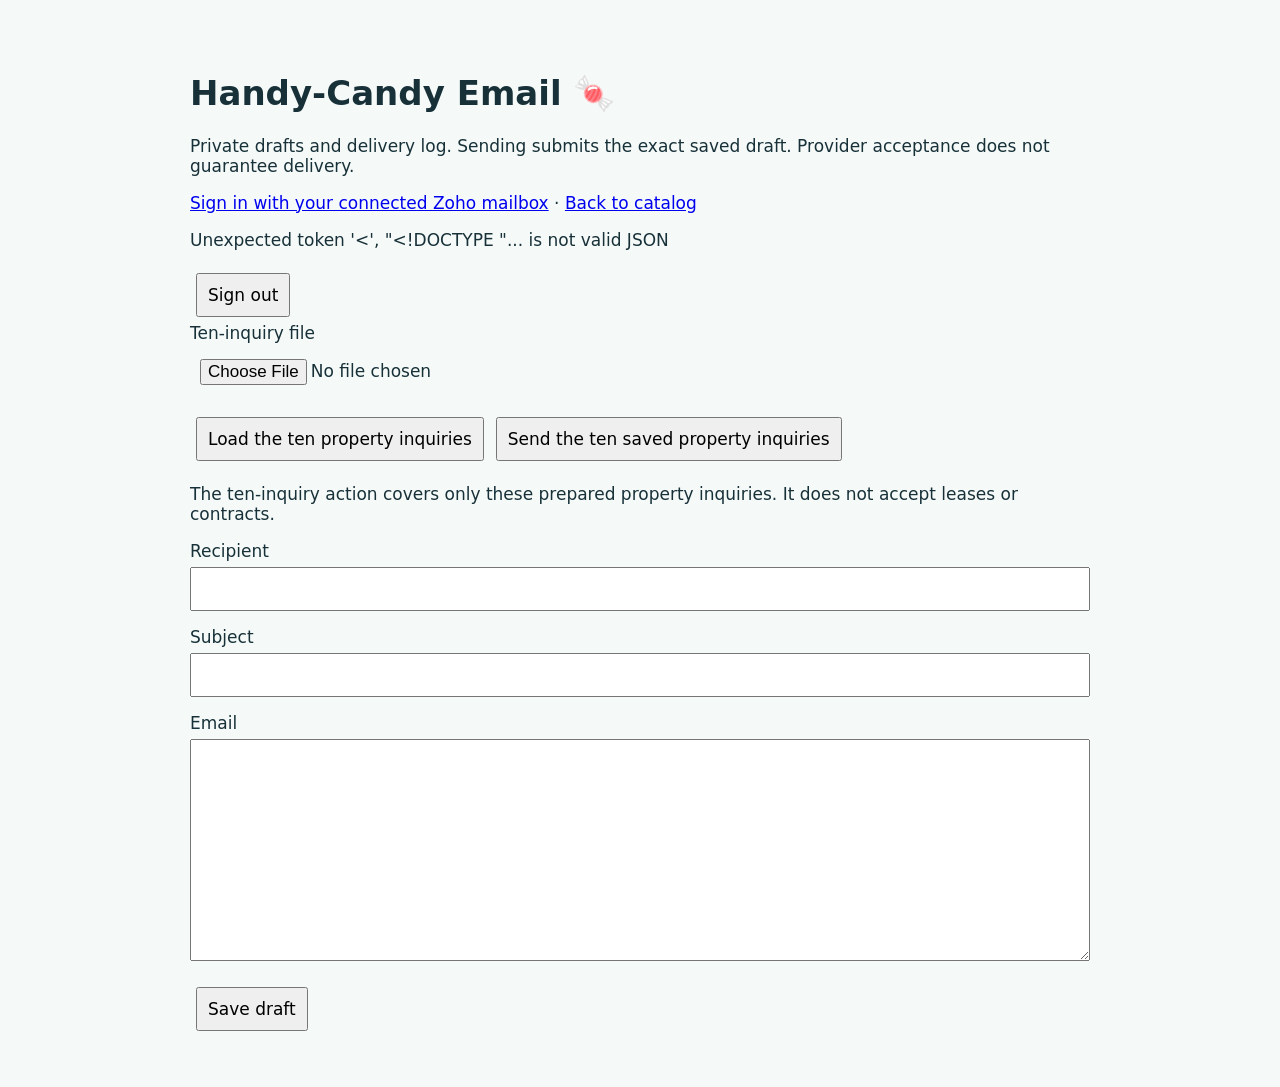
==== mail.html @ dba3f5c1 "Enable private Zoho email drafts and sending with duplicate protection" ====
<!doctype html><html lang="en"><meta charset="utf-8"><meta name="viewport" content="width=device-width">
<title>Handy-Candy Email</title>
<style>body{font:17px system-ui;max-width:900px;margin:30px auto;padding:20px;background:#f5faf8;color:#183139}input,textarea{box-sizing:border-box;width:100%;font:inherit;padding:10px;margin:6px 0 16px}button,a{font:inherit}button{padding:10px;margin:6px}article{background:white;padding:20px;border:1px solid #cbdad4;margin:18px 0}pre{white-space:pre-wrap}#status{white-space:pre-wrap}label{display:block}</style>
<h1>Handy-Candy Email 🍬</h1><p>Private drafts and delivery log. Sending submits the exact saved draft. Provider acceptance does not guarantee delivery.</p>
<p><a href="/api/zoho/connect">Sign in with your connected Zoho mailbox</a> · <a href="/">Back to catalog</a></p>
<p id="status" role="status">Loading…</p>
<button id="sign-out" type="button">Sign out</button>
<label>Ten-inquiry file<input id="inquiry-file" type="file" accept=".json,application/json"></label><button id="load-ten">Load the ten property inquiries</button><button id="send-ten">Send the ten saved property inquiries</button>
<p>The ten-inquiry action covers only these prepared property inquiries. It does not accept leases or contracts.</p>
<form id="compose"><label>Recipient<input name="to" type="email" required></label><label>Subject<input name="subject" maxlength="250" required></label><label>Email<textarea name="body" rows="10" required></textarea></label><button>Save draft</button></form>
<section id="drafts" aria-label="Drafts and delivery log"></section><script src="/email-ui.js"></script></html>
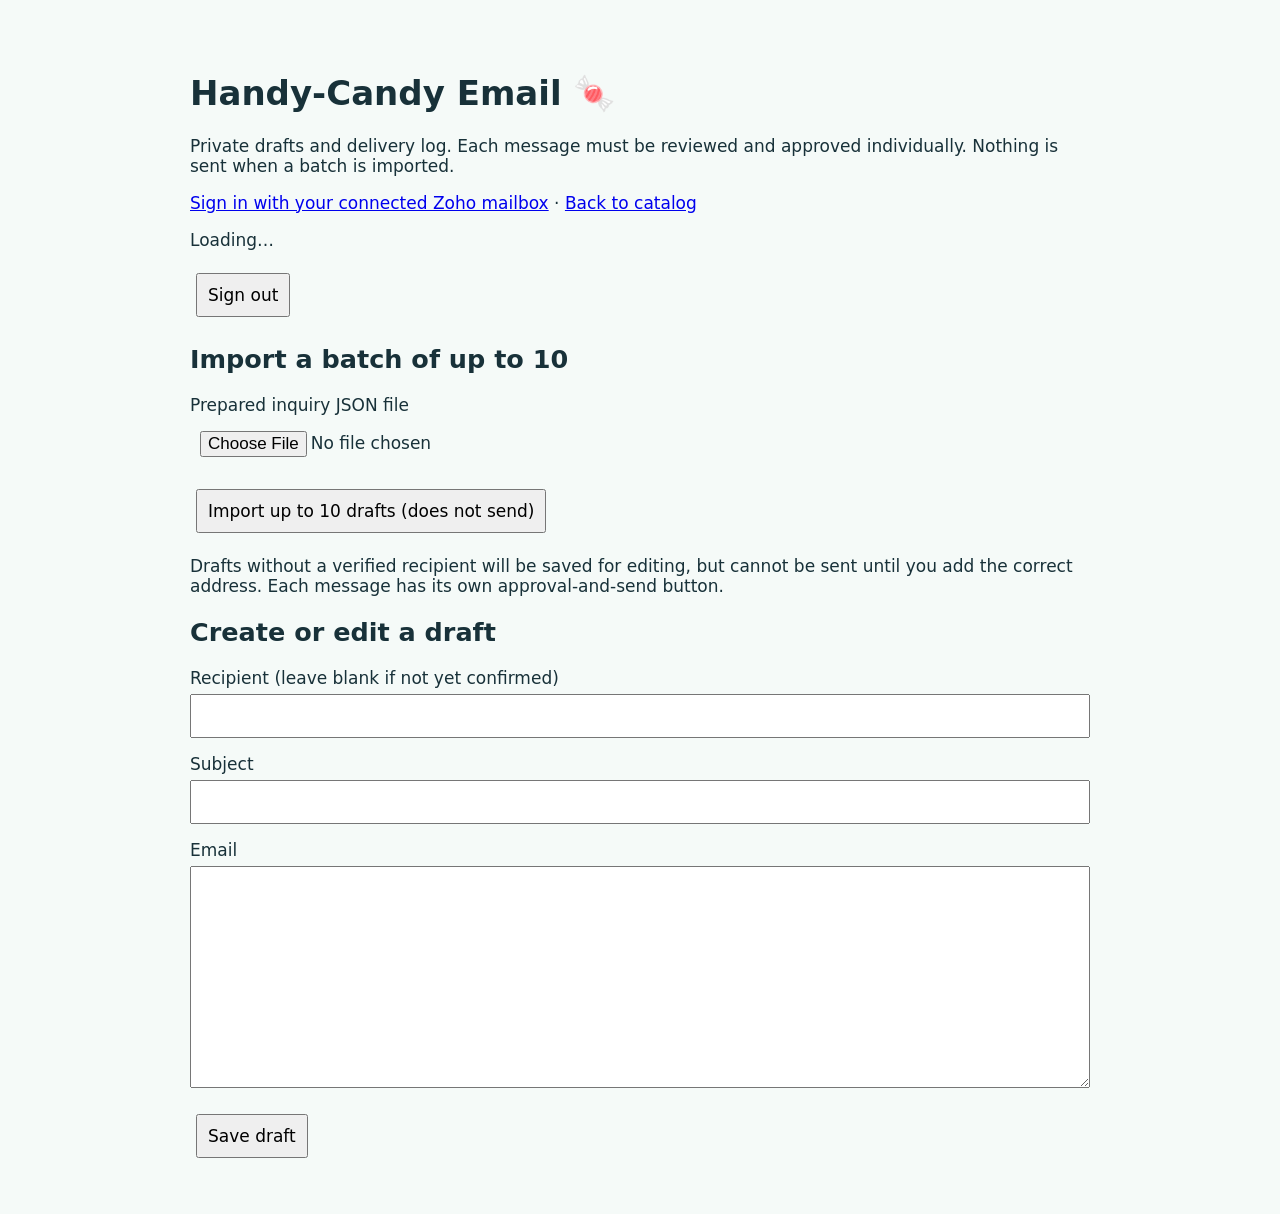
==== commit 6457cb61: "Make Handy-Candy review-first batch import screen" ====
--- a/mail.html
+++ b/mail.html
@@ -1,11 +1,13 @@
 <!doctype html><html lang="en"><meta charset="utf-8"><meta name="viewport" content="width=device-width">
 <title>Handy-Candy Email</title>
-<style>body{font:17px system-ui;max-width:900px;margin:30px auto;padding:20px;background:#f5faf8;color:#183139}input,textarea{box-sizing:border-box;width:100%;font:inherit;padding:10px;margin:6px 0 16px}button,a{font:inherit}button{padding:10px;margin:6px}article{background:white;padding:20px;border:1px solid #cbdad4;margin:18px 0}pre{white-space:pre-wrap}#status{white-space:pre-wrap}label{display:block}</style>
-<h1>Handy-Candy Email 🍬</h1><p>Private drafts and delivery log. Sending submits the exact saved draft. Provider acceptance does not guarantee delivery.</p>
+<style>body{font:17px system-ui;max-width:900px;margin:30px auto;padding:20px;background:#f5faf8;color:#183139}input,textarea{box-sizing:border-box;width:100%;font:inherit;padding:10px;margin:6px 0 16px}button,a{font:inherit}button{padding:10px;margin:6px}article{background:white;padding:20px;border:1px solid #cbdad4;margin:18px 0}pre{white-space:pre-wrap;overflow-wrap:anywhere}#status{white-space:pre-wrap}label{display:block}.needs{color:#8a3c00;font-weight:700}</style>
+<h1>Handy-Candy Email 🍬</h1><p>Private drafts and delivery log. Each message must be reviewed and approved individually. Nothing is sent when a batch is imported.</p>
 <p><a href="/api/zoho/connect">Sign in with your connected Zoho mailbox</a> · <a href="/">Back to catalog</a></p>
 <p id="status" role="status">Loading…</p>
 <button id="sign-out" type="button">Sign out</button>
-<label>Ten-inquiry file<input id="inquiry-file" type="file" accept=".json,application/json"></label><button id="load-ten">Load the ten property inquiries</button><button id="send-ten">Send the ten saved property inquiries</button>
-<p>The ten-inquiry action covers only these prepared property inquiries. It does not accept leases or contracts.</p>
-<form id="compose"><label>Recipient<input name="to" type="email" required></label><label>Subject<input name="subject" maxlength="250" required></label><label>Email<textarea name="body" rows="10" required></textarea></label><button>Save draft</button></form>
-<section id="drafts" aria-label="Drafts and delivery log"></section><script src="/email-ui.js"></script></html>
+<h2>Import a batch of up to 10</h2>
+<label>Prepared inquiry JSON file<input id="inquiry-file" type="file" accept=".json,application/json"></label>
+<button id="load-ten" type="button">Import up to 10 drafts (does not send)</button>
+<p>Drafts without a verified recipient will be saved for editing, but cannot be sent until you add the correct address. Each message has its own approval-and-send button.</p>
+<form id="compose"><h2>Create or edit a draft</h2><label>Recipient (leave blank if not yet confirmed)<input name="to" type="email"></label><label>Subject<input name="subject" maxlength="250" required></label><label>Email<textarea name="body" rows="10" required></textarea></label><button>Save draft</button></form>
+<section id="drafts" aria-label="Drafts and delivery log"></section><script src="/email-ui.js"></script></html>
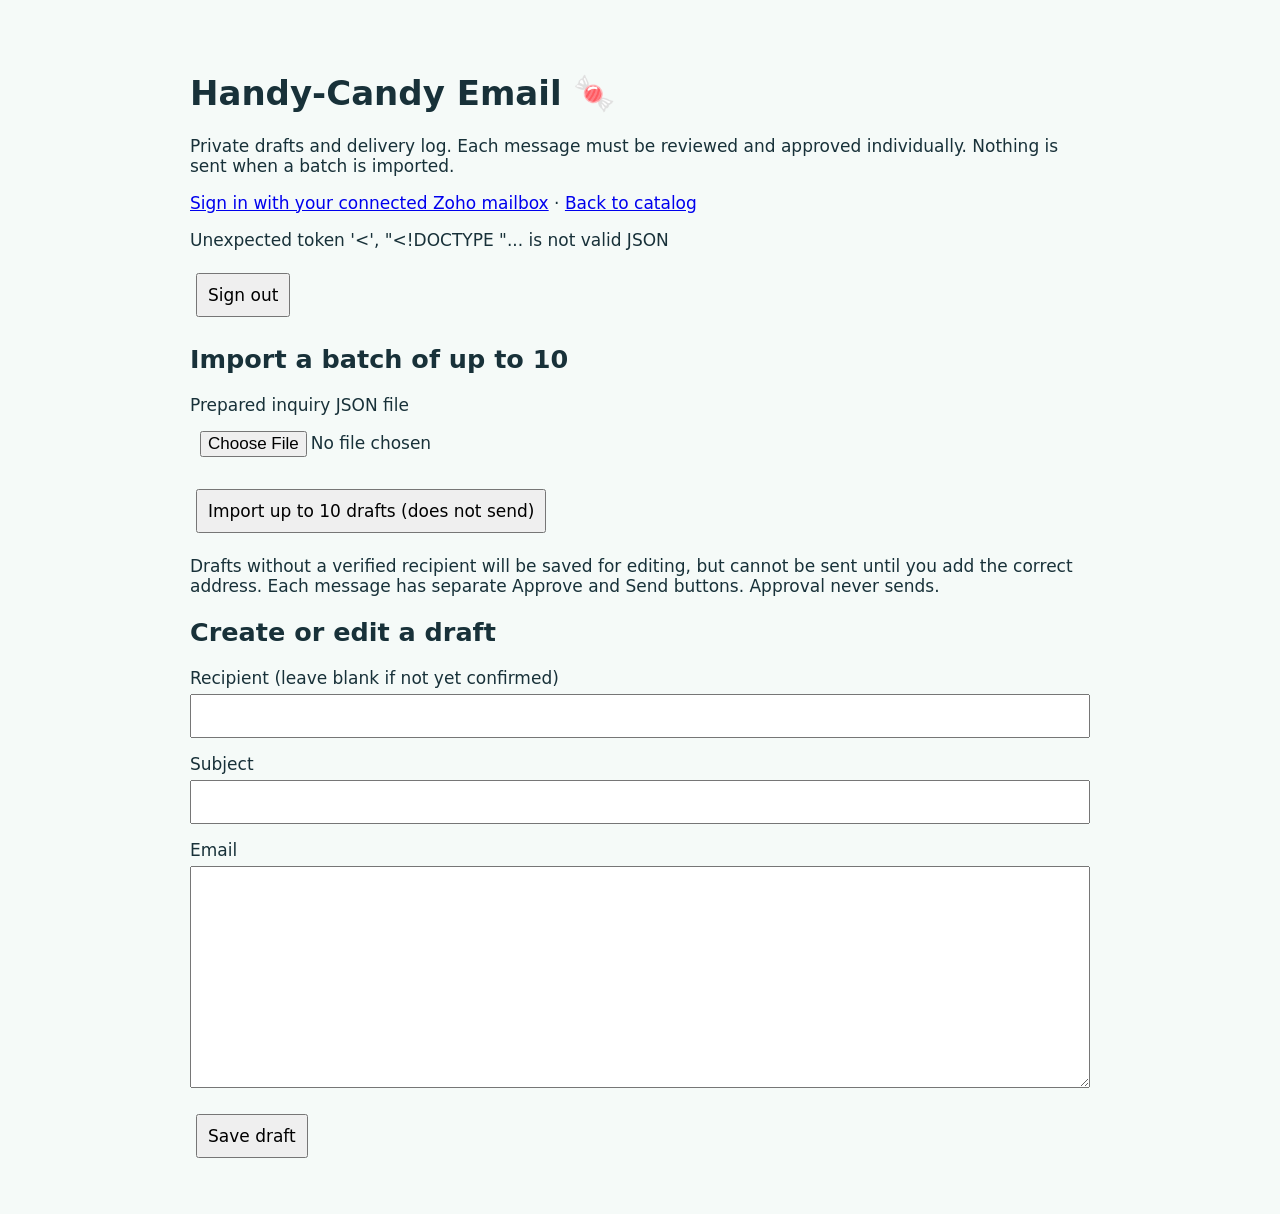
==== commit 68a45021: "Separate email approval from sending; align Zoho sender" ====
--- a/mail.html
+++ b/mail.html
@@ -8,6 +8,6 @@
 <h2>Import a batch of up to 10</h2>
 <label>Prepared inquiry JSON file<input id="inquiry-file" type="file" accept=".json,application/json"></label>
 <button id="load-ten" type="button">Import up to 10 drafts (does not send)</button>
-<p>Drafts without a verified recipient will be saved for editing, but cannot be sent until you add the correct address. Each message has its own approval-and-send button.</p>
+<p>Drafts without a verified recipient will be saved for editing, but cannot be sent until you add the correct address. Each message has separate Approve and Send buttons. Approval never sends.</p>
 <form id="compose"><h2>Create or edit a draft</h2><label>Recipient (leave blank if not yet confirmed)<input name="to" type="email"></label><label>Subject<input name="subject" maxlength="250" required></label><label>Email<textarea name="body" rows="10" required></textarea></label><button>Save draft</button></form>
 <section id="drafts" aria-label="Drafts and delivery log"></section><script src="/email-ui.js"></script></html>
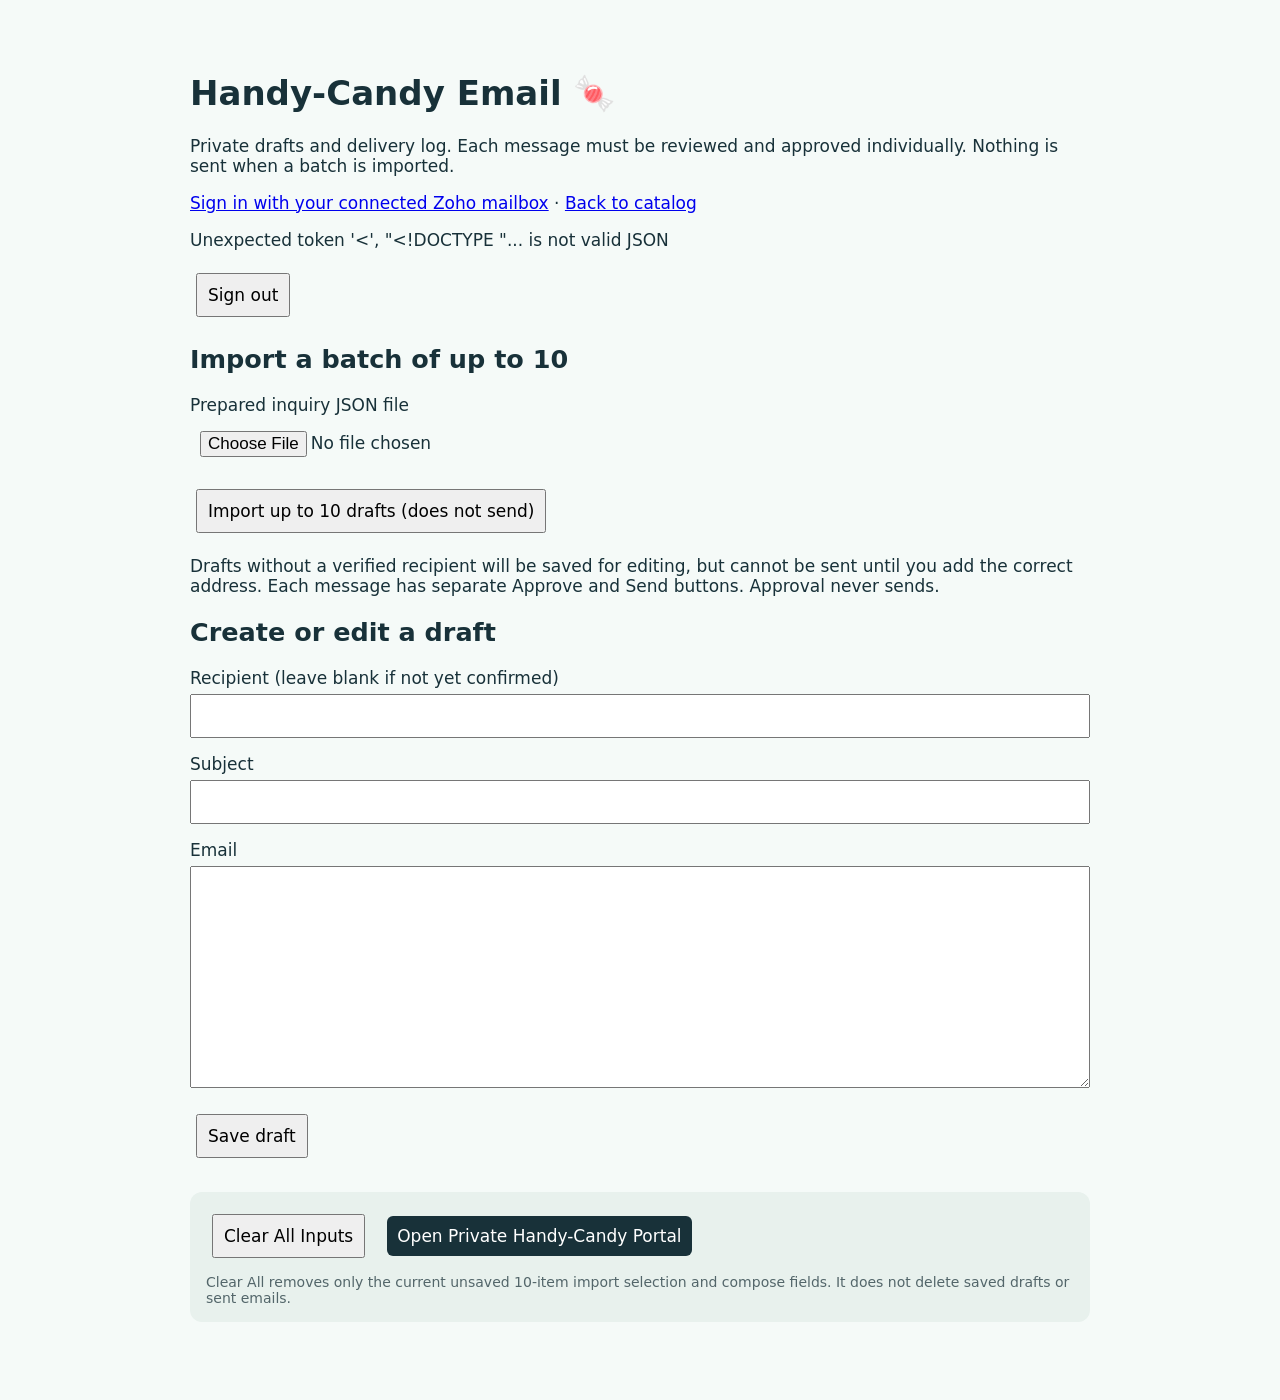
==== commit 126ee3fc: "Add clear inputs and private portal navigation controls" ====
--- a/mail.html
+++ b/mail.html
@@ -1,6 +1,6 @@
 <!doctype html><html lang="en"><meta charset="utf-8"><meta name="viewport" content="width=device-width">
 <title>Handy-Candy Email</title>
-<style>body{font:17px system-ui;max-width:900px;margin:30px auto;padding:20px;background:#f5faf8;color:#183139}input,textarea{box-sizing:border-box;width:100%;font:inherit;padding:10px;margin:6px 0 16px}button,a{font:inherit}button{padding:10px;margin:6px}article{background:white;padding:20px;border:1px solid #cbdad4;margin:18px 0}pre{white-space:pre-wrap;overflow-wrap:anywhere}#status{white-space:pre-wrap}label{display:block}.needs{color:#8a3c00;font-weight:700}</style>
+<style>body{font:17px system-ui;max-width:900px;margin:30px auto;padding:20px;background:#f5faf8;color:#183139}input,textarea{box-sizing:border-box;width:100%;font:inherit;padding:10px;margin:6px 0 16px}button,a{font:inherit}button{padding:10px;margin:6px}article{background:white;padding:20px;border:1px solid #cbdad4;margin:18px 0}pre{white-space:pre-wrap;overflow-wrap:anywhere}#status{white-space:pre-wrap}label{display:block}.needs{color:#8a3c00;font-weight:700}#page-actions{display:flex;gap:10px;flex-wrap:wrap;align-items:center;margin:28px 0;padding:16px;background:#e8f1ed;border-radius:12px}#page-actions button{cursor:pointer}.portal-link button{background:#183139;color:white;border:0;border-radius:6px}.hint{width:100%;font-size:14px;color:#53666a;margin:0}</style>
 <h1>Handy-Candy Email 🍬</h1><p>Private drafts and delivery log. Each message must be reviewed and approved individually. Nothing is sent when a batch is imported.</p>
 <p><a href="/api/zoho/connect">Sign in with your connected Zoho mailbox</a> · <a href="/">Back to catalog</a></p>
 <p id="status" role="status">Loading…</p>
@@ -10,4 +10,10 @@
 <button id="load-ten" type="button">Import up to 10 drafts (does not send)</button>
 <p>Drafts without a verified recipient will be saved for editing, but cannot be sent until you add the correct address. Each message has separate Approve and Send buttons. Approval never sends.</p>
 <form id="compose"><h2>Create or edit a draft</h2><label>Recipient (leave blank if not yet confirmed)<input name="to" type="email"></label><label>Subject<input name="subject" maxlength="250" required></label><label>Email<textarea name="body" rows="10" required></textarea></label><button>Save draft</button></form>
-<section id="drafts" aria-label="Drafts and delivery log"></section><script src="/email-ui.js"></script></html>+<section id="drafts" aria-label="Drafts and delivery log"></section>
+<div id="page-actions" aria-label="Page actions">
+  <button id="clear-all" type="button">Clear All Inputs</button>
+  <a class="portal-link" href="/mail.html#drafts"><button type="button">Open Private Handy-Candy Portal</button></a>
+  <p class="hint">Clear All removes only the current unsaved 10-item import selection and compose fields. It does not delete saved drafts or sent emails.</p>
+</div>
+<script src="/email-ui.js"></script></html>
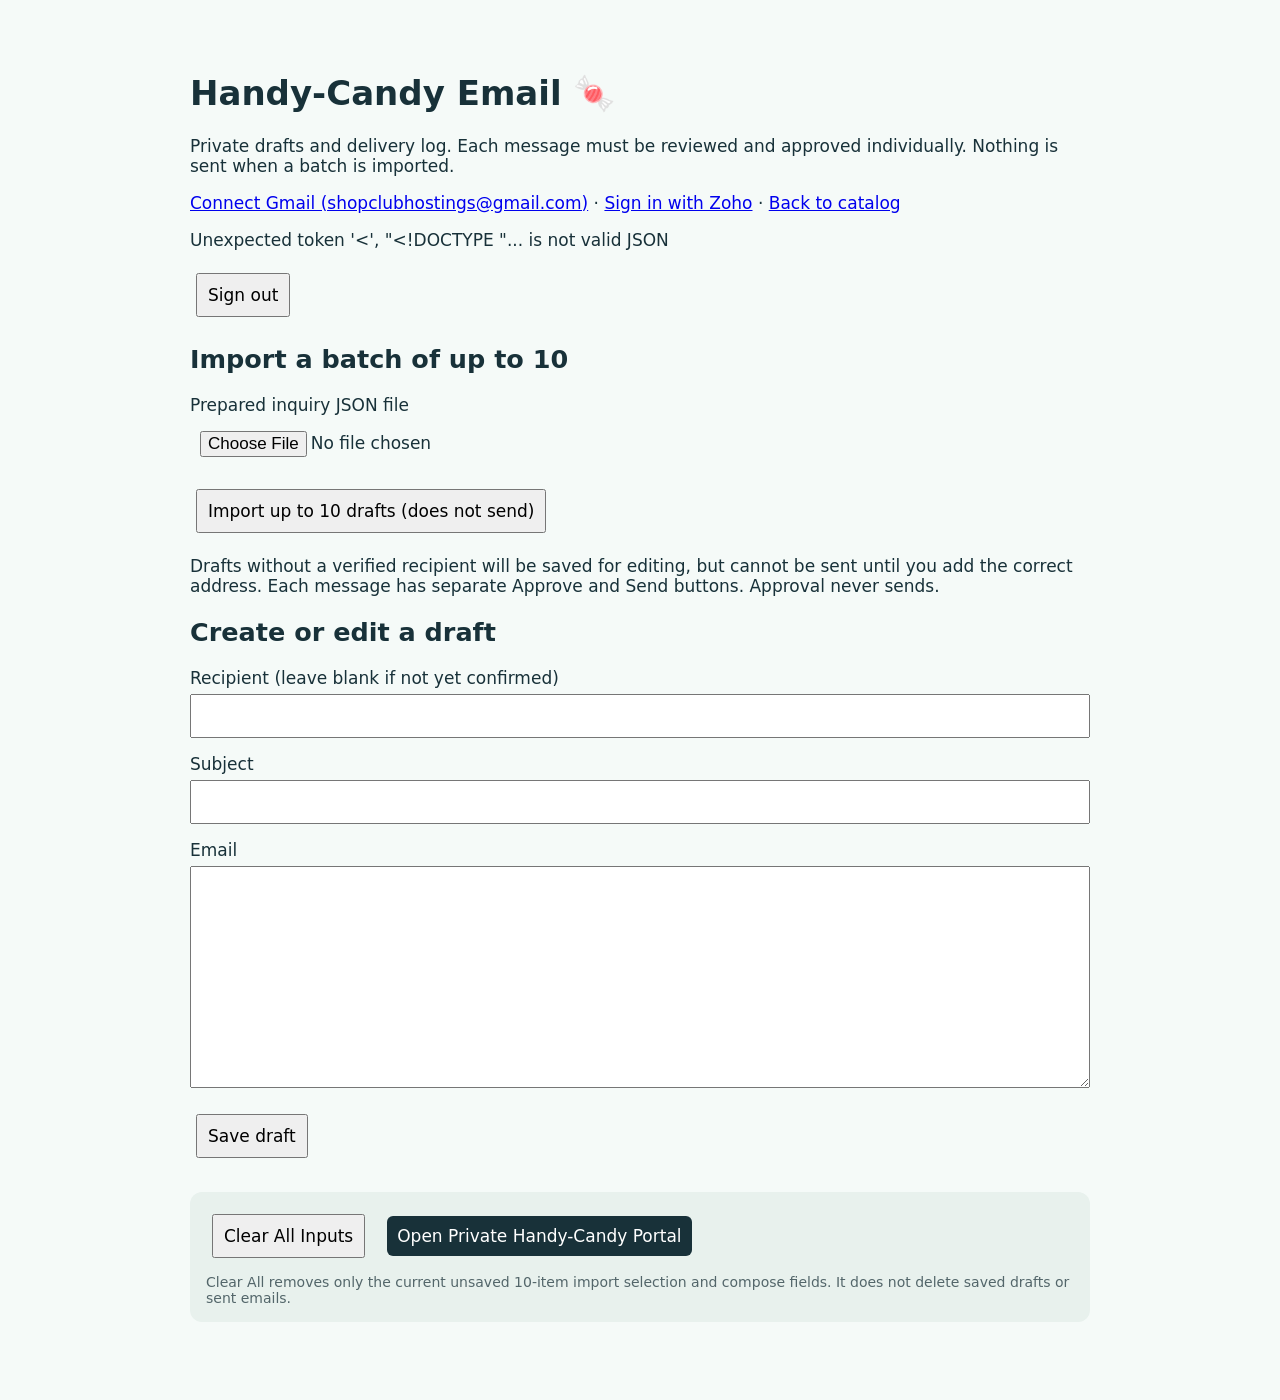
==== commit 8e7d6e43: "Add Gmail connection entry point to private email portal" ====
--- a/mail.html
+++ b/mail.html
@@ -2,7 +2,7 @@
 <title>Handy-Candy Email</title>
 <style>body{font:17px system-ui;max-width:900px;margin:30px auto;padding:20px;background:#f5faf8;color:#183139}input,textarea{box-sizing:border-box;width:100%;font:inherit;padding:10px;margin:6px 0 16px}button,a{font:inherit}button{padding:10px;margin:6px}article{background:white;padding:20px;border:1px solid #cbdad4;margin:18px 0}pre{white-space:pre-wrap;overflow-wrap:anywhere}#status{white-space:pre-wrap}label{display:block}.needs{color:#8a3c00;font-weight:700}#page-actions{display:flex;gap:10px;flex-wrap:wrap;align-items:center;margin:28px 0;padding:16px;background:#e8f1ed;border-radius:12px}#page-actions button{cursor:pointer}.portal-link button{background:#183139;color:white;border:0;border-radius:6px}.hint{width:100%;font-size:14px;color:#53666a;margin:0}</style>
 <h1>Handy-Candy Email 🍬</h1><p>Private drafts and delivery log. Each message must be reviewed and approved individually. Nothing is sent when a batch is imported.</p>
-<p><a href="/api/zoho/connect">Sign in with your connected Zoho mailbox</a> · <a href="/">Back to catalog</a></p>
+<p><a href="/api/google/connect">Connect Gmail (shopclubhostings@gmail.com)</a> · <a href="/api/zoho/connect">Sign in with Zoho</a> · <a href="/">Back to catalog</a></p>
 <p id="status" role="status">Loading…</p>
 <button id="sign-out" type="button">Sign out</button>
 <h2>Import a batch of up to 10</h2>
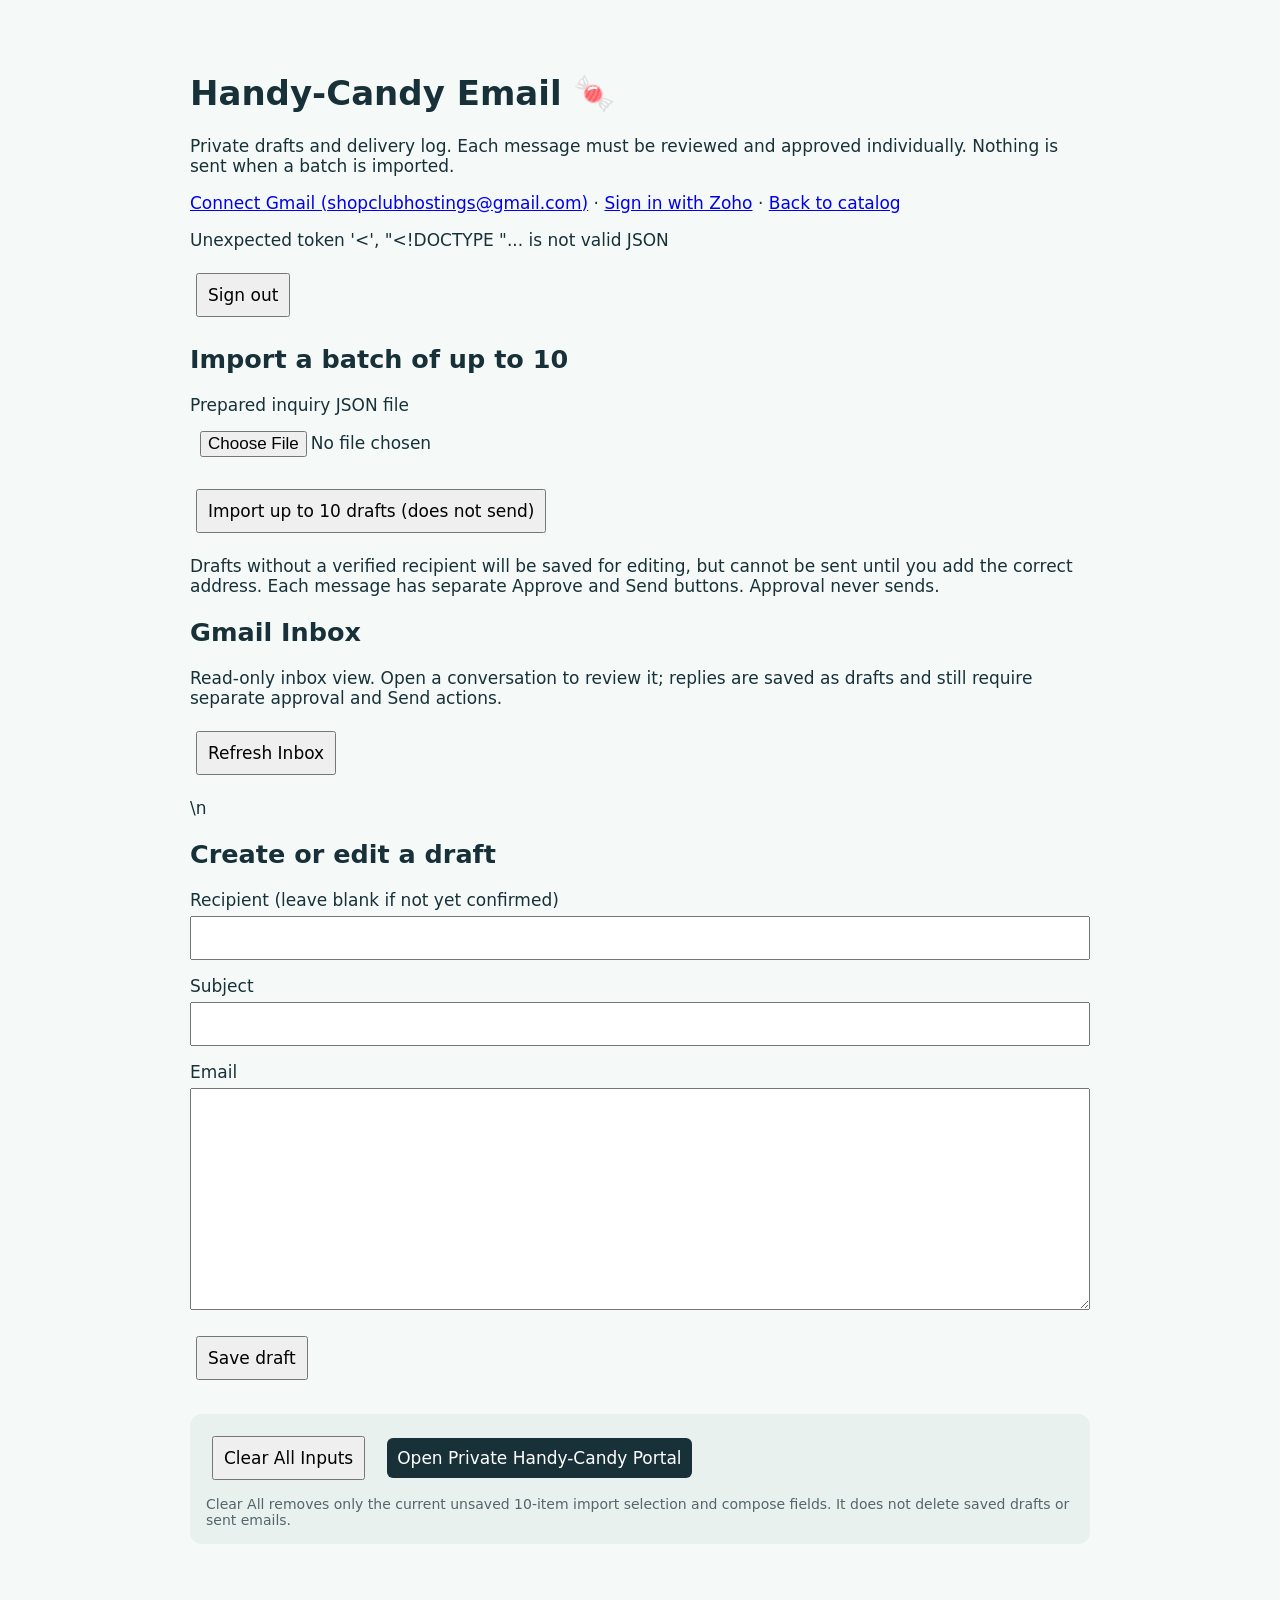
==== commit 8ac363cc: "Add private Gmail inbox and thread panel to mail portal" ====
--- a/mail.html
+++ b/mail.html
@@ -9,7 +9,7 @@
 <label>Prepared inquiry JSON file<input id="inquiry-file" type="file" accept=".json,application/json"></label>
 <button id="load-ten" type="button">Import up to 10 drafts (does not send)</button>
 <p>Drafts without a verified recipient will be saved for editing, but cannot be sent until you add the correct address. Each message has separate Approve and Send buttons. Approval never sends.</p>
-<form id="compose"><h2>Create or edit a draft</h2><label>Recipient (leave blank if not yet confirmed)<input name="to" type="email"></label><label>Subject<input name="subject" maxlength="250" required></label><label>Email<textarea name="body" rows="10" required></textarea></label><button>Save draft</button></form>
+<section id="inbox-panel"><h2>Gmail Inbox</h2><p>Read-only inbox view. Open a conversation to review it; replies are saved as drafts and still require separate approval and Send actions.</p><button id="refresh-inbox" type="button">Refresh Inbox</button><p id="inbox-status" role="status"></p><div id="inbox-list"></div><div id="thread-view" aria-live="polite"></div></section>\n<form id="compose"><h2>Create or edit a draft</h2><input type="hidden" name="threadId"><input type="hidden" name="inReplyTo"><input type="hidden" name="references"><label>Recipient (leave blank if not yet confirmed)<input name="to" type="email"></label><label>Subject<input name="subject" maxlength="250" required></label><label>Email<textarea name="body" rows="10" required></textarea></label><button>Save draft</button></form>
 <section id="drafts" aria-label="Drafts and delivery log"></section>
 <div id="page-actions" aria-label="Page actions">
   <button id="clear-all" type="button">Clear All Inputs</button>
